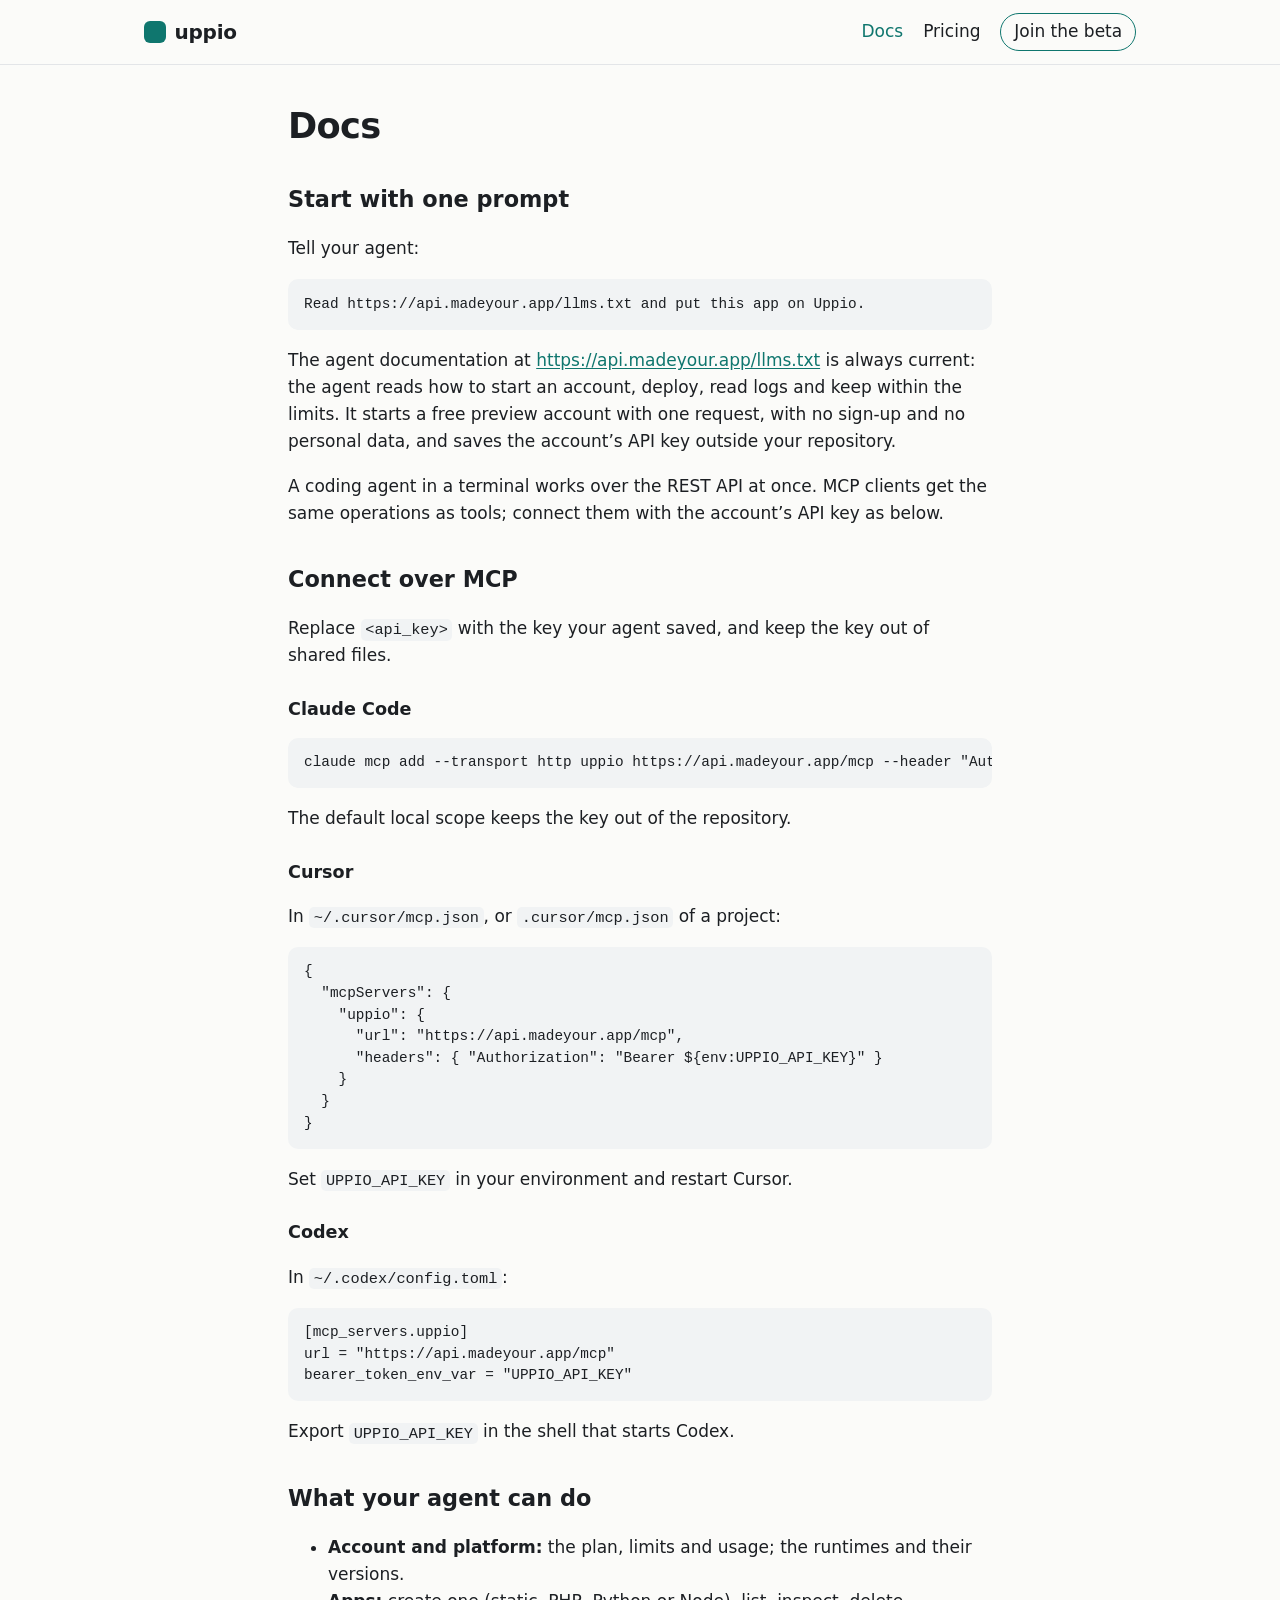
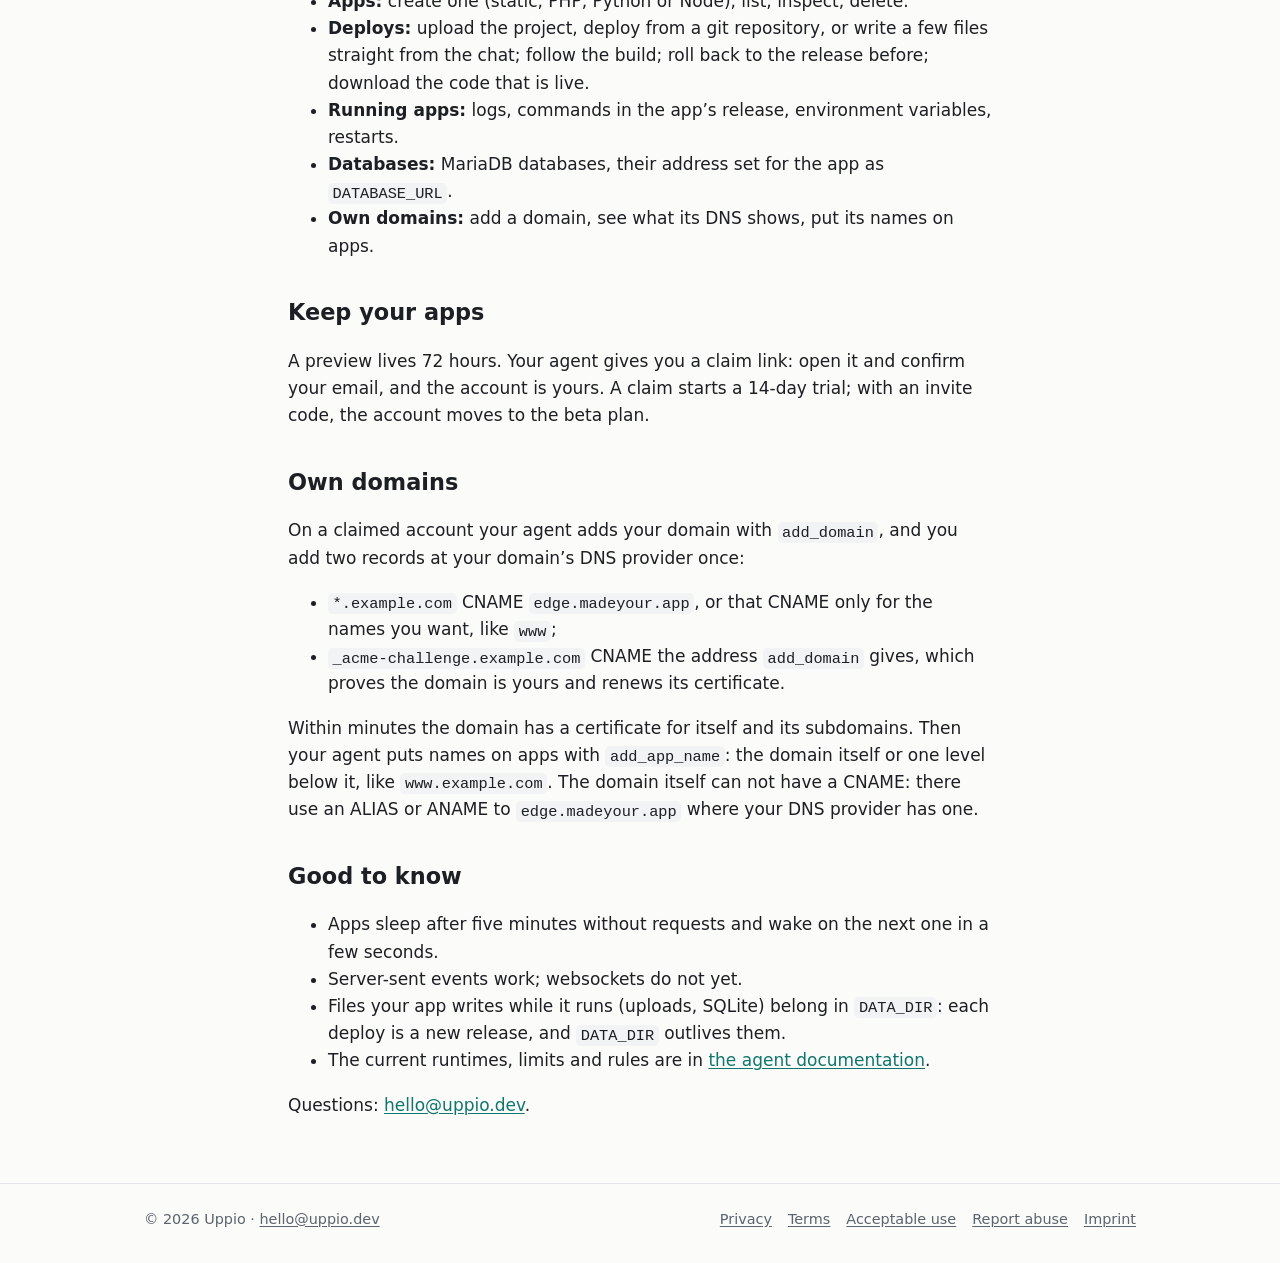
==== docs/index.html @ 19bcfc4a "Publish f0ef90c" ====
<!doctype html><html lang=en><head><meta charset=utf-8><meta name=viewport content="width=device-width,initial-scale=1"><meta http-equiv=Content-Security-Policy content="default-src 'self'; script-src 'self'; style-src 'self'; img-src 'self' data:; connect-src https://api.madeyour.app; base-uri 'none'; form-action 'none'"><meta name=referrer content="strict-origin-when-cross-origin"><meta name=color-scheme content="light dark"><title>Docs · Uppio</title><meta name=description content="How a coding agent puts your app on Uppio, and how to connect it over MCP."><link rel=canonical href=https://uppio.dev/docs/><link rel=icon href=/favicon.svg type=image/svg+xml><link rel=stylesheet href=/css/site.min.52c2d0c8ef8665c7912ec7560f47aa09ff119398e02cc846e52201e18c8df2d7.css integrity="sha256-UsLQyO+GZceRLsdWD0eqCf8Rk5jgLMhG5SIB4YyN8tc="></head><body><a class=skip href=#main>Skip to content</a><header class=site-header><div class="wrap header-row"><a class=wordmark href=/ aria-label="Uppio home"><span class=mark aria-hidden=true></span>uppio</a><nav aria-label=Main><a href=/docs/ aria-current=page>Docs</a>
<a href=/pricing/>Pricing</a>
<a class=nav-cta href=/#beta>Join the beta</a></nav></div></header><main id=main><article class="wrap prose"><h1>Docs</h1><h2 id=start-with-one-prompt>Start with one prompt</h2><p>Tell your agent:</p><div class=highlight><pre tabindex=0 style=color:#f8f8f2;background-color:#272822;-moz-tab-size:4;-o-tab-size:4;tab-size:4;-webkit-text-size-adjust:none><code class=language-text data-lang=text><span style=display:flex><span>Read https://api.madeyour.app/llms.txt and put this app on Uppio.
</span></span></code></pre></div><p>The agent documentation at <a href=https://api.madeyour.app/llms.txt>https://api.madeyour.app/llms.txt</a> is always current: the agent reads how to start an account, deploy, read logs and keep within the limits. It starts a free preview account with one request, with no sign-up and no personal data, and saves the account&rsquo;s API key outside your repository.</p><p>A coding agent in a terminal works over the REST API at once. MCP clients get the same operations as tools; connect them with the account&rsquo;s API key as below.</p><h2 id=connect-over-mcp>Connect over MCP</h2><p>Replace <code>&lt;api_key></code> with the key your agent saved, and keep the key out of shared files.</p><h3 id=claude-code>Claude Code</h3><div class=highlight><pre tabindex=0 style=color:#f8f8f2;background-color:#272822;-moz-tab-size:4;-o-tab-size:4;tab-size:4;-webkit-text-size-adjust:none><code class=language-bash data-lang=bash><span style=display:flex><span>claude mcp add --transport http uppio https://api.madeyour.app/mcp --header <span style=color:#e6db74>&#34;Authorization: Bearer &lt;api_key&gt;&#34;</span>
</span></span></code></pre></div><p>The default local scope keeps the key out of the repository.</p><h3 id=cursor>Cursor</h3><p>In <code>~/.cursor/mcp.json</code>, or <code>.cursor/mcp.json</code> of a project:</p><div class=highlight><pre tabindex=0 style=color:#f8f8f2;background-color:#272822;-moz-tab-size:4;-o-tab-size:4;tab-size:4;-webkit-text-size-adjust:none><code class=language-json data-lang=json><span style=display:flex><span>{
</span></span><span style=display:flex><span>  <span style=color:#f92672>&#34;mcpServers&#34;</span>: {
</span></span><span style=display:flex><span>    <span style=color:#f92672>&#34;uppio&#34;</span>: {
</span></span><span style=display:flex><span>      <span style=color:#f92672>&#34;url&#34;</span>: <span style=color:#e6db74>&#34;https://api.madeyour.app/mcp&#34;</span>,
</span></span><span style=display:flex><span>      <span style=color:#f92672>&#34;headers&#34;</span>: { <span style=color:#f92672>&#34;Authorization&#34;</span>: <span style=color:#e6db74>&#34;Bearer ${env:UPPIO_API_KEY}&#34;</span> }
</span></span><span style=display:flex><span>    }
</span></span><span style=display:flex><span>  }
</span></span><span style=display:flex><span>}
</span></span></code></pre></div><p>Set <code>UPPIO_API_KEY</code> in your environment and restart Cursor.</p><h3 id=codex>Codex</h3><p>In <code>~/.codex/config.toml</code>:</p><div class=highlight><pre tabindex=0 style=color:#f8f8f2;background-color:#272822;-moz-tab-size:4;-o-tab-size:4;tab-size:4;-webkit-text-size-adjust:none><code class=language-toml data-lang=toml><span style=display:flex><span>[<span style=color:#a6e22e>mcp_servers</span>.<span style=color:#a6e22e>uppio</span>]
</span></span><span style=display:flex><span><span style=color:#a6e22e>url</span> = <span style=color:#e6db74>&#34;https://api.madeyour.app/mcp&#34;</span>
</span></span><span style=display:flex><span><span style=color:#a6e22e>bearer_token_env_var</span> = <span style=color:#e6db74>&#34;UPPIO_API_KEY&#34;</span>
</span></span></code></pre></div><p>Export <code>UPPIO_API_KEY</code> in the shell that starts Codex.</p><h2 id=what-your-agent-can-do>What your agent can do</h2><ul><li><strong>Account and platform:</strong> the plan, limits and usage; the runtimes and their versions.</li><li><strong>Apps:</strong> create one (static, PHP, Python or Node), list, inspect, delete.</li><li><strong>Deploys:</strong> upload the project, deploy from a git repository, or write a few files straight from the chat; follow the build; roll back to the release before; download the code that is live.</li><li><strong>Running apps:</strong> logs, commands in the app&rsquo;s release, environment variables, restarts.</li><li><strong>Databases:</strong> MariaDB databases, their address set for the app as <code>DATABASE_URL</code>.</li><li><strong>Own domains:</strong> add a domain, see what its DNS shows, put its names on apps.</li></ul><h2 id=keep-your-apps>Keep your apps</h2><p>A preview lives 72 hours. Your agent gives you a claim link: open it and confirm your email, and the account is yours. A claim starts a 14-day trial; with an invite code, the account moves to the beta plan.</p><h2 id=own-domains>Own domains</h2><p>On a claimed account your agent adds your domain with <code>add_domain</code>, and you add two records at your domain&rsquo;s DNS provider once:</p><ul><li><code>*.example.com</code> CNAME <code>edge.madeyour.app</code>, or that CNAME only for the names you want, like <code>www</code>;</li><li><code>_acme-challenge.example.com</code> CNAME the address <code>add_domain</code> gives, which proves the domain is yours and renews its certificate.</li></ul><p>Within minutes the domain has a certificate for itself and its subdomains. Then your agent puts names on apps with <code>add_app_name</code>: the domain itself or one level below it, like <code>www.example.com</code>. The domain itself can not have a CNAME: there use an ALIAS or ANAME to <code>edge.madeyour.app</code> where your DNS provider has one.</p><h2 id=good-to-know>Good to know</h2><ul><li>Apps sleep after five minutes without requests and wake on the next one in a few seconds.</li><li>Server-sent events work; websockets do not yet.</li><li>Files your app writes while it runs (uploads, SQLite) belong in <code>DATA_DIR</code>: each deploy is a new release, and <code>DATA_DIR</code> outlives them.</li><li>The current runtimes, limits and rules are in <a href=https://api.madeyour.app/llms.txt>the agent documentation</a>.</li></ul><p>Questions: <a href=mailto:hello@uppio.dev>hello@uppio.dev</a>.</p></article></main><footer class=site-footer><div class="wrap footer-row"><p>© 2026 Uppio · <a href=mailto:hello@uppio.dev>hello@uppio.dev</a></p><nav aria-label=Legal><a href=/legal/privacy/>Privacy</a>
<a href=/legal/terms/>Terms</a>
<a href=/legal/acceptable-use/>Acceptable use</a>
<a href=/legal/notices/>Report abuse</a>
<a href=/legal/imprint/>Imprint</a></nav></div></footer></body></html>
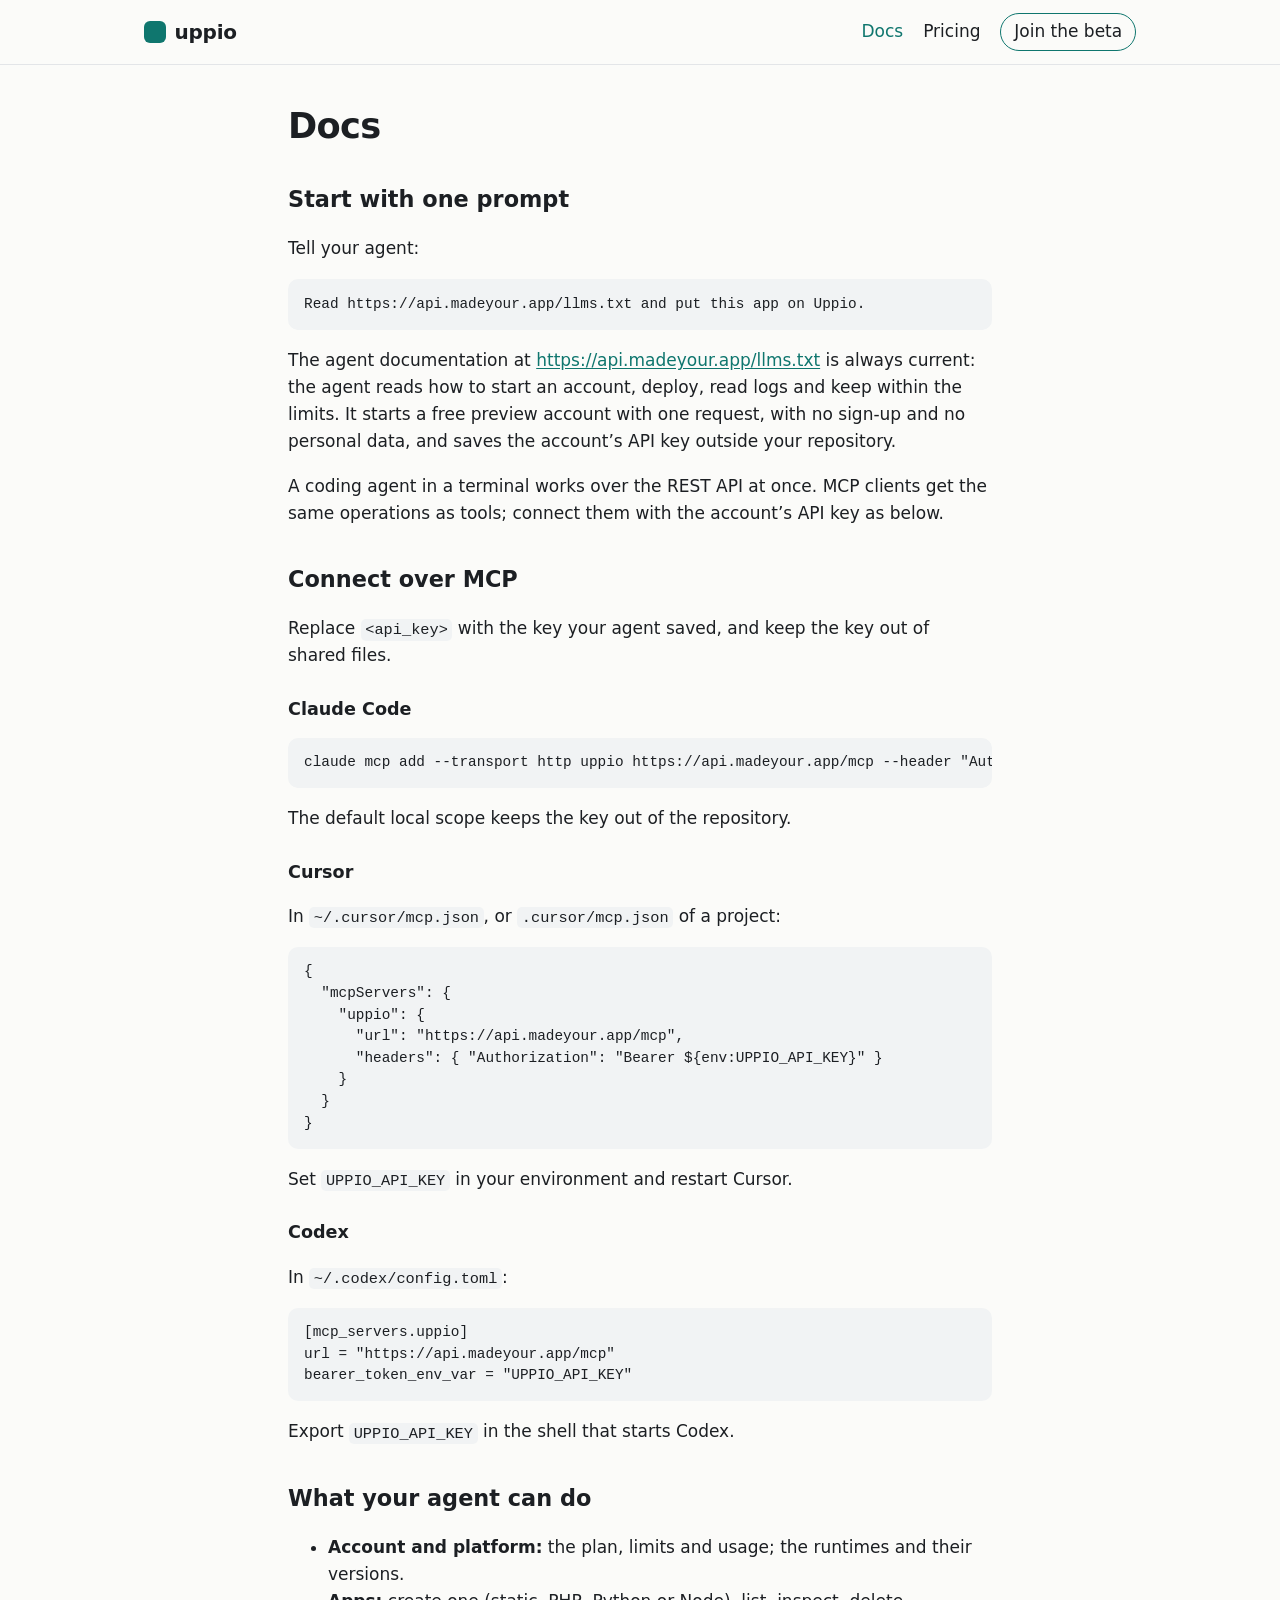
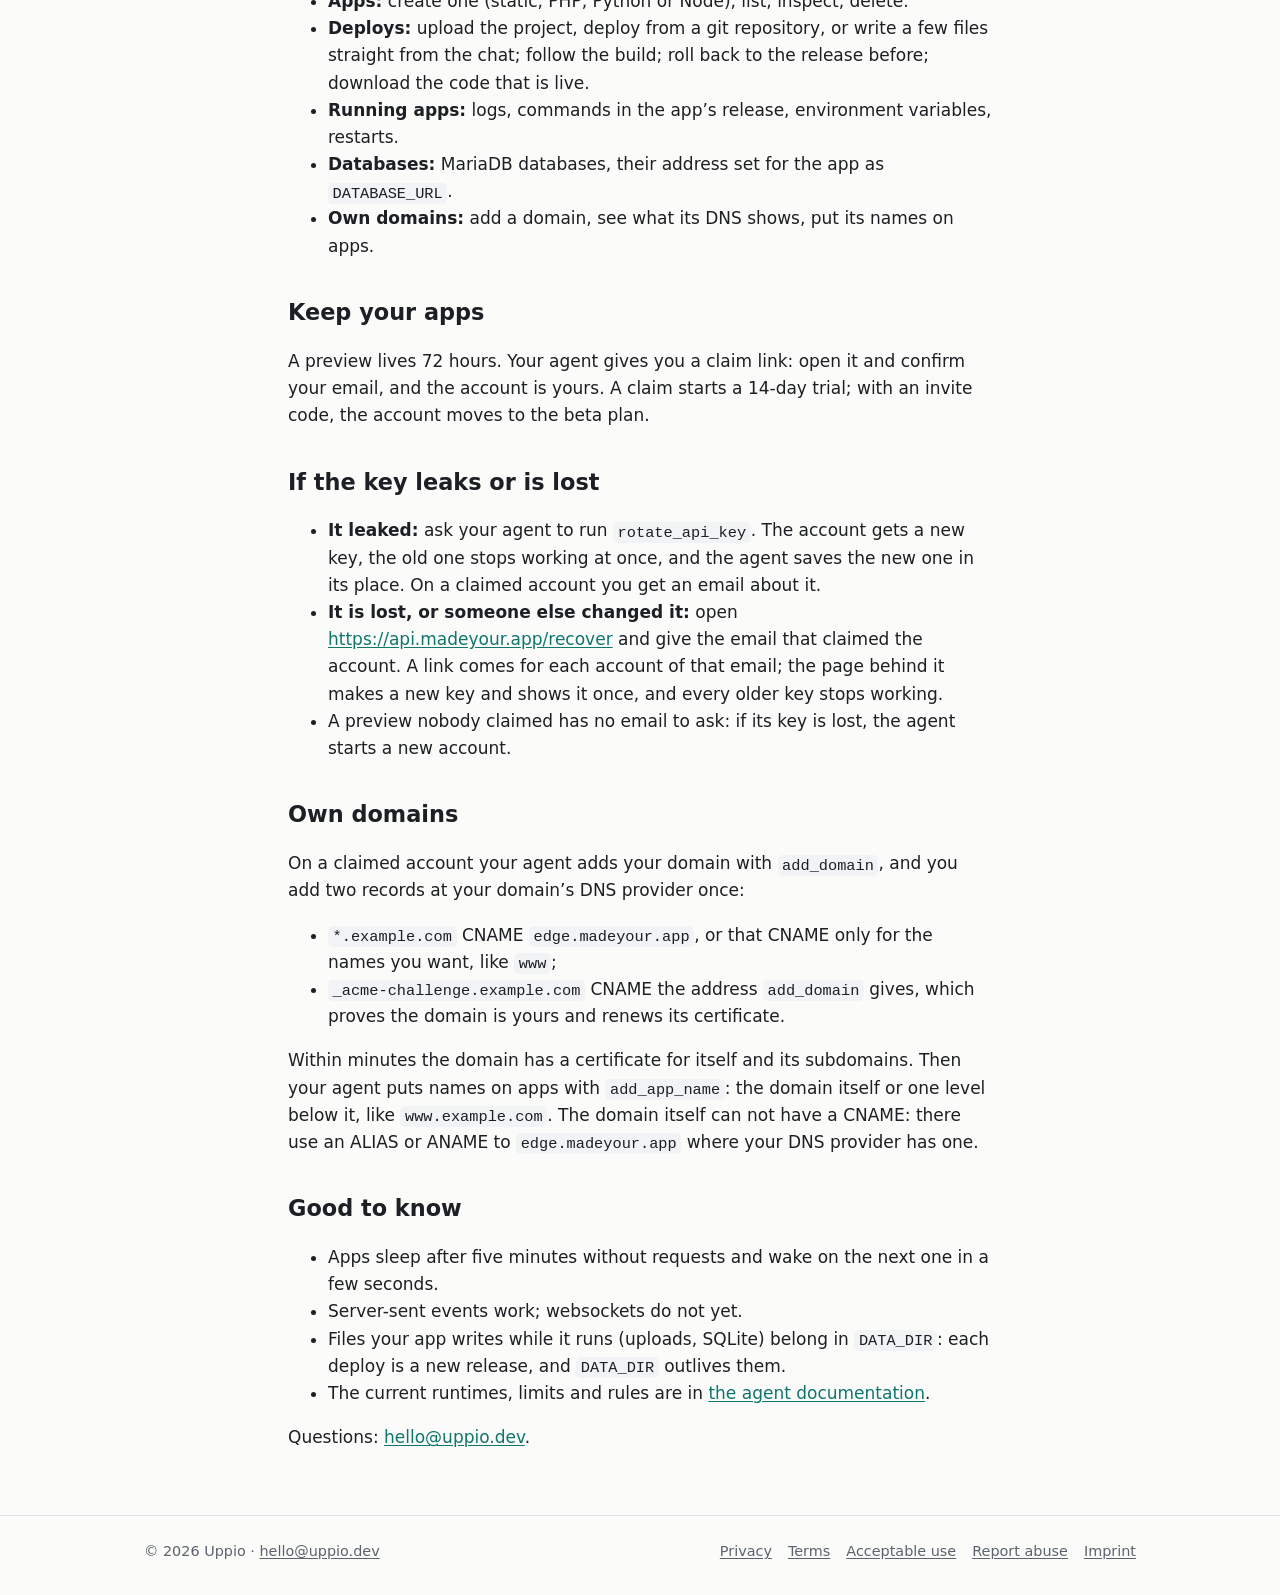
==== commit f40016d5: "Publish 049c8a7" ====
--- a/docs/index.html
+++ b/docs/index.html
@@ -13,7 +13,7 @@
 </span></span></code></pre></div><p>Set <code>UPPIO_API_KEY</code> in your environment and restart Cursor.</p><h3 id=codex>Codex</h3><p>In <code>~/.codex/config.toml</code>:</p><div class=highlight><pre tabindex=0 style=color:#f8f8f2;background-color:#272822;-moz-tab-size:4;-o-tab-size:4;tab-size:4;-webkit-text-size-adjust:none><code class=language-toml data-lang=toml><span style=display:flex><span>[<span style=color:#a6e22e>mcp_servers</span>.<span style=color:#a6e22e>uppio</span>]
 </span></span><span style=display:flex><span><span style=color:#a6e22e>url</span> = <span style=color:#e6db74>&#34;https://api.madeyour.app/mcp&#34;</span>
 </span></span><span style=display:flex><span><span style=color:#a6e22e>bearer_token_env_var</span> = <span style=color:#e6db74>&#34;UPPIO_API_KEY&#34;</span>
-</span></span></code></pre></div><p>Export <code>UPPIO_API_KEY</code> in the shell that starts Codex.</p><h2 id=what-your-agent-can-do>What your agent can do</h2><ul><li><strong>Account and platform:</strong> the plan, limits and usage; the runtimes and their versions.</li><li><strong>Apps:</strong> create one (static, PHP, Python or Node), list, inspect, delete.</li><li><strong>Deploys:</strong> upload the project, deploy from a git repository, or write a few files straight from the chat; follow the build; roll back to the release before; download the code that is live.</li><li><strong>Running apps:</strong> logs, commands in the app&rsquo;s release, environment variables, restarts.</li><li><strong>Databases:</strong> MariaDB databases, their address set for the app as <code>DATABASE_URL</code>.</li><li><strong>Own domains:</strong> add a domain, see what its DNS shows, put its names on apps.</li></ul><h2 id=keep-your-apps>Keep your apps</h2><p>A preview lives 72 hours. Your agent gives you a claim link: open it and confirm your email, and the account is yours. A claim starts a 14-day trial; with an invite code, the account moves to the beta plan.</p><h2 id=own-domains>Own domains</h2><p>On a claimed account your agent adds your domain with <code>add_domain</code>, and you add two records at your domain&rsquo;s DNS provider once:</p><ul><li><code>*.example.com</code> CNAME <code>edge.madeyour.app</code>, or that CNAME only for the names you want, like <code>www</code>;</li><li><code>_acme-challenge.example.com</code> CNAME the address <code>add_domain</code> gives, which proves the domain is yours and renews its certificate.</li></ul><p>Within minutes the domain has a certificate for itself and its subdomains. Then your agent puts names on apps with <code>add_app_name</code>: the domain itself or one level below it, like <code>www.example.com</code>. The domain itself can not have a CNAME: there use an ALIAS or ANAME to <code>edge.madeyour.app</code> where your DNS provider has one.</p><h2 id=good-to-know>Good to know</h2><ul><li>Apps sleep after five minutes without requests and wake on the next one in a few seconds.</li><li>Server-sent events work; websockets do not yet.</li><li>Files your app writes while it runs (uploads, SQLite) belong in <code>DATA_DIR</code>: each deploy is a new release, and <code>DATA_DIR</code> outlives them.</li><li>The current runtimes, limits and rules are in <a href=https://api.madeyour.app/llms.txt>the agent documentation</a>.</li></ul><p>Questions: <a href=mailto:hello@uppio.dev>hello@uppio.dev</a>.</p></article></main><footer class=site-footer><div class="wrap footer-row"><p>© 2026 Uppio · <a href=mailto:hello@uppio.dev>hello@uppio.dev</a></p><nav aria-label=Legal><a href=/legal/privacy/>Privacy</a>
+</span></span></code></pre></div><p>Export <code>UPPIO_API_KEY</code> in the shell that starts Codex.</p><h2 id=what-your-agent-can-do>What your agent can do</h2><ul><li><strong>Account and platform:</strong> the plan, limits and usage; the runtimes and their versions.</li><li><strong>Apps:</strong> create one (static, PHP, Python or Node), list, inspect, delete.</li><li><strong>Deploys:</strong> upload the project, deploy from a git repository, or write a few files straight from the chat; follow the build; roll back to the release before; download the code that is live.</li><li><strong>Running apps:</strong> logs, commands in the app&rsquo;s release, environment variables, restarts.</li><li><strong>Databases:</strong> MariaDB databases, their address set for the app as <code>DATABASE_URL</code>.</li><li><strong>Own domains:</strong> add a domain, see what its DNS shows, put its names on apps.</li></ul><h2 id=keep-your-apps>Keep your apps</h2><p>A preview lives 72 hours. Your agent gives you a claim link: open it and confirm your email, and the account is yours. A claim starts a 14-day trial; with an invite code, the account moves to the beta plan.</p><h2 id=if-the-key-leaks-or-is-lost>If the key leaks or is lost</h2><ul><li><strong>It leaked:</strong> ask your agent to run <code>rotate_api_key</code>. The account gets a new key, the old one stops working at once, and the agent saves the new one in its place. On a claimed account you get an email about it.</li><li><strong>It is lost, or someone else changed it:</strong> open <a href=https://api.madeyour.app/recover>https://api.madeyour.app/recover</a> and give the email that claimed the account. A link comes for each account of that email; the page behind it makes a new key and shows it once, and every older key stops working.</li><li>A preview nobody claimed has no email to ask: if its key is lost, the agent starts a new account.</li></ul><h2 id=own-domains>Own domains</h2><p>On a claimed account your agent adds your domain with <code>add_domain</code>, and you add two records at your domain&rsquo;s DNS provider once:</p><ul><li><code>*.example.com</code> CNAME <code>edge.madeyour.app</code>, or that CNAME only for the names you want, like <code>www</code>;</li><li><code>_acme-challenge.example.com</code> CNAME the address <code>add_domain</code> gives, which proves the domain is yours and renews its certificate.</li></ul><p>Within minutes the domain has a certificate for itself and its subdomains. Then your agent puts names on apps with <code>add_app_name</code>: the domain itself or one level below it, like <code>www.example.com</code>. The domain itself can not have a CNAME: there use an ALIAS or ANAME to <code>edge.madeyour.app</code> where your DNS provider has one.</p><h2 id=good-to-know>Good to know</h2><ul><li>Apps sleep after five minutes without requests and wake on the next one in a few seconds.</li><li>Server-sent events work; websockets do not yet.</li><li>Files your app writes while it runs (uploads, SQLite) belong in <code>DATA_DIR</code>: each deploy is a new release, and <code>DATA_DIR</code> outlives them.</li><li>The current runtimes, limits and rules are in <a href=https://api.madeyour.app/llms.txt>the agent documentation</a>.</li></ul><p>Questions: <a href=mailto:hello@uppio.dev>hello@uppio.dev</a>.</p></article></main><footer class=site-footer><div class="wrap footer-row"><p>© 2026 Uppio · <a href=mailto:hello@uppio.dev>hello@uppio.dev</a></p><nav aria-label=Legal><a href=/legal/privacy/>Privacy</a>
 <a href=/legal/terms/>Terms</a>
 <a href=/legal/acceptable-use/>Acceptable use</a>
 <a href=/legal/notices/>Report abuse</a>
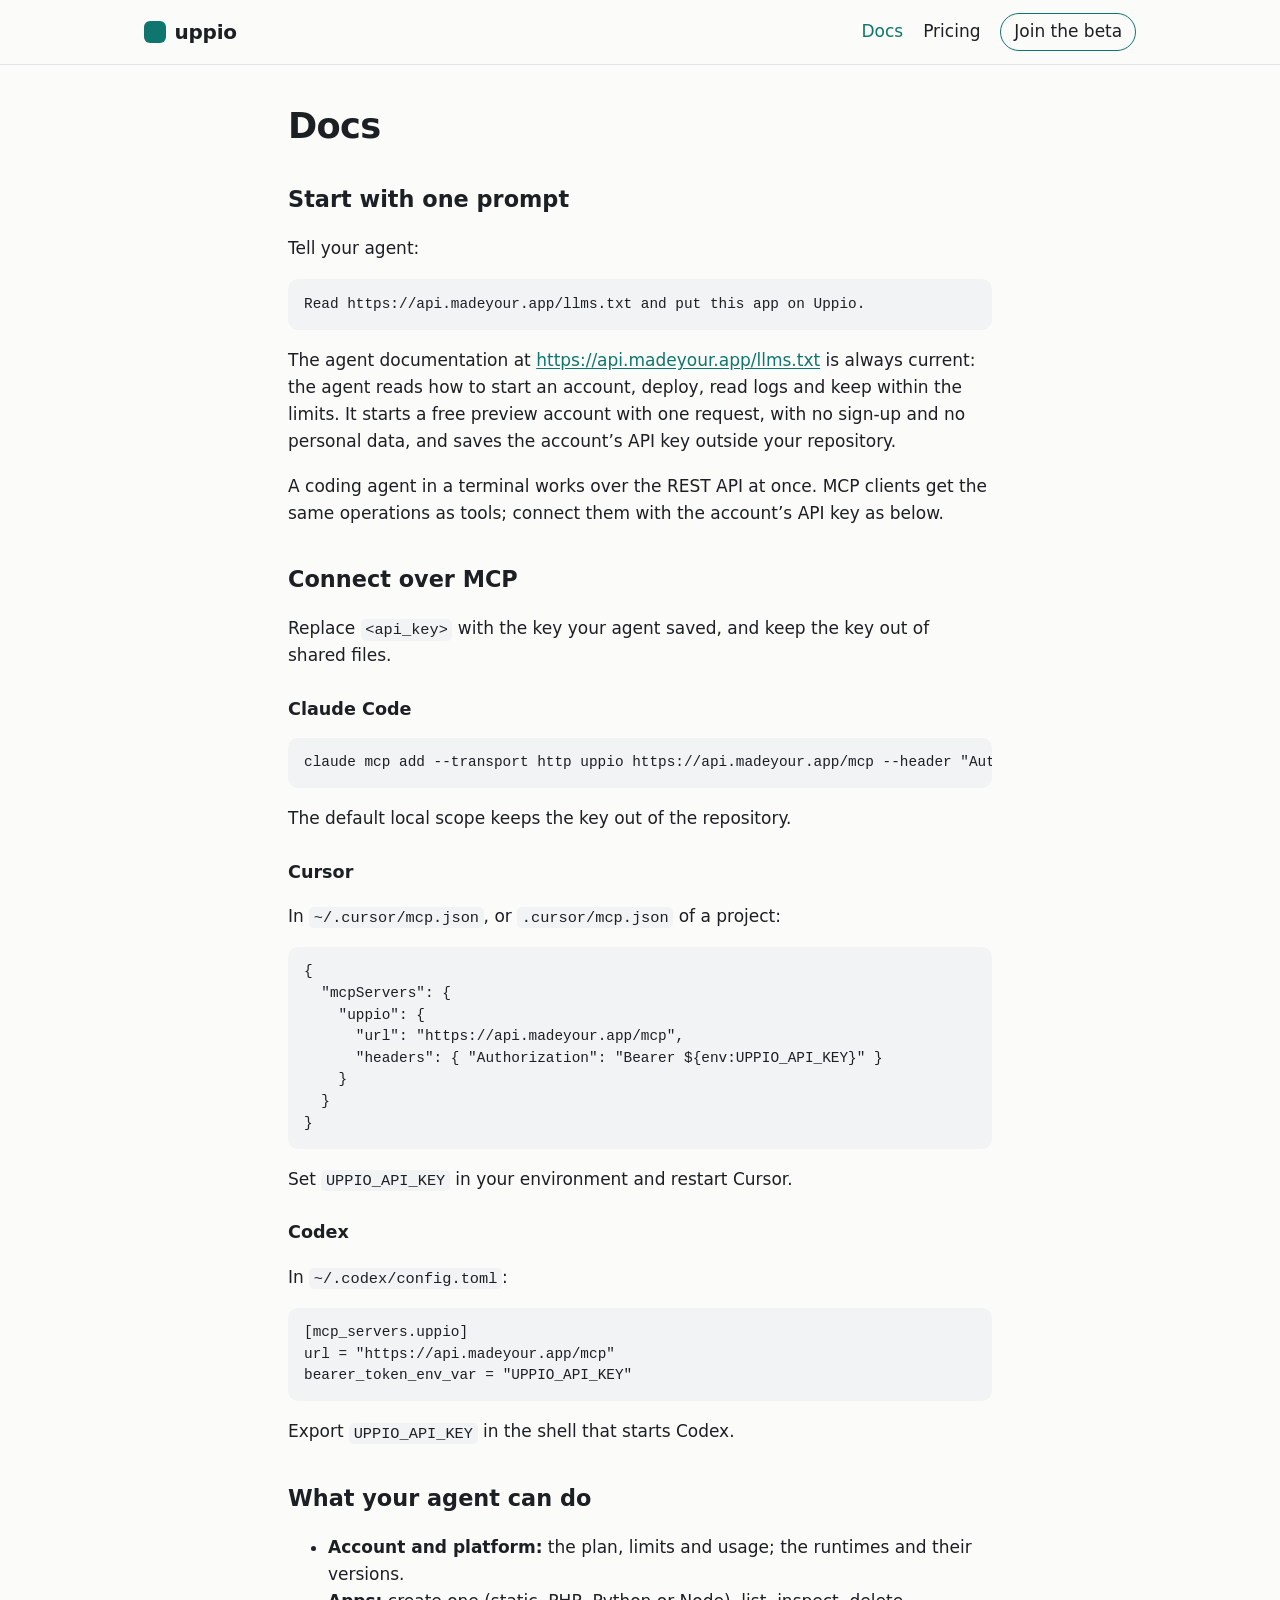
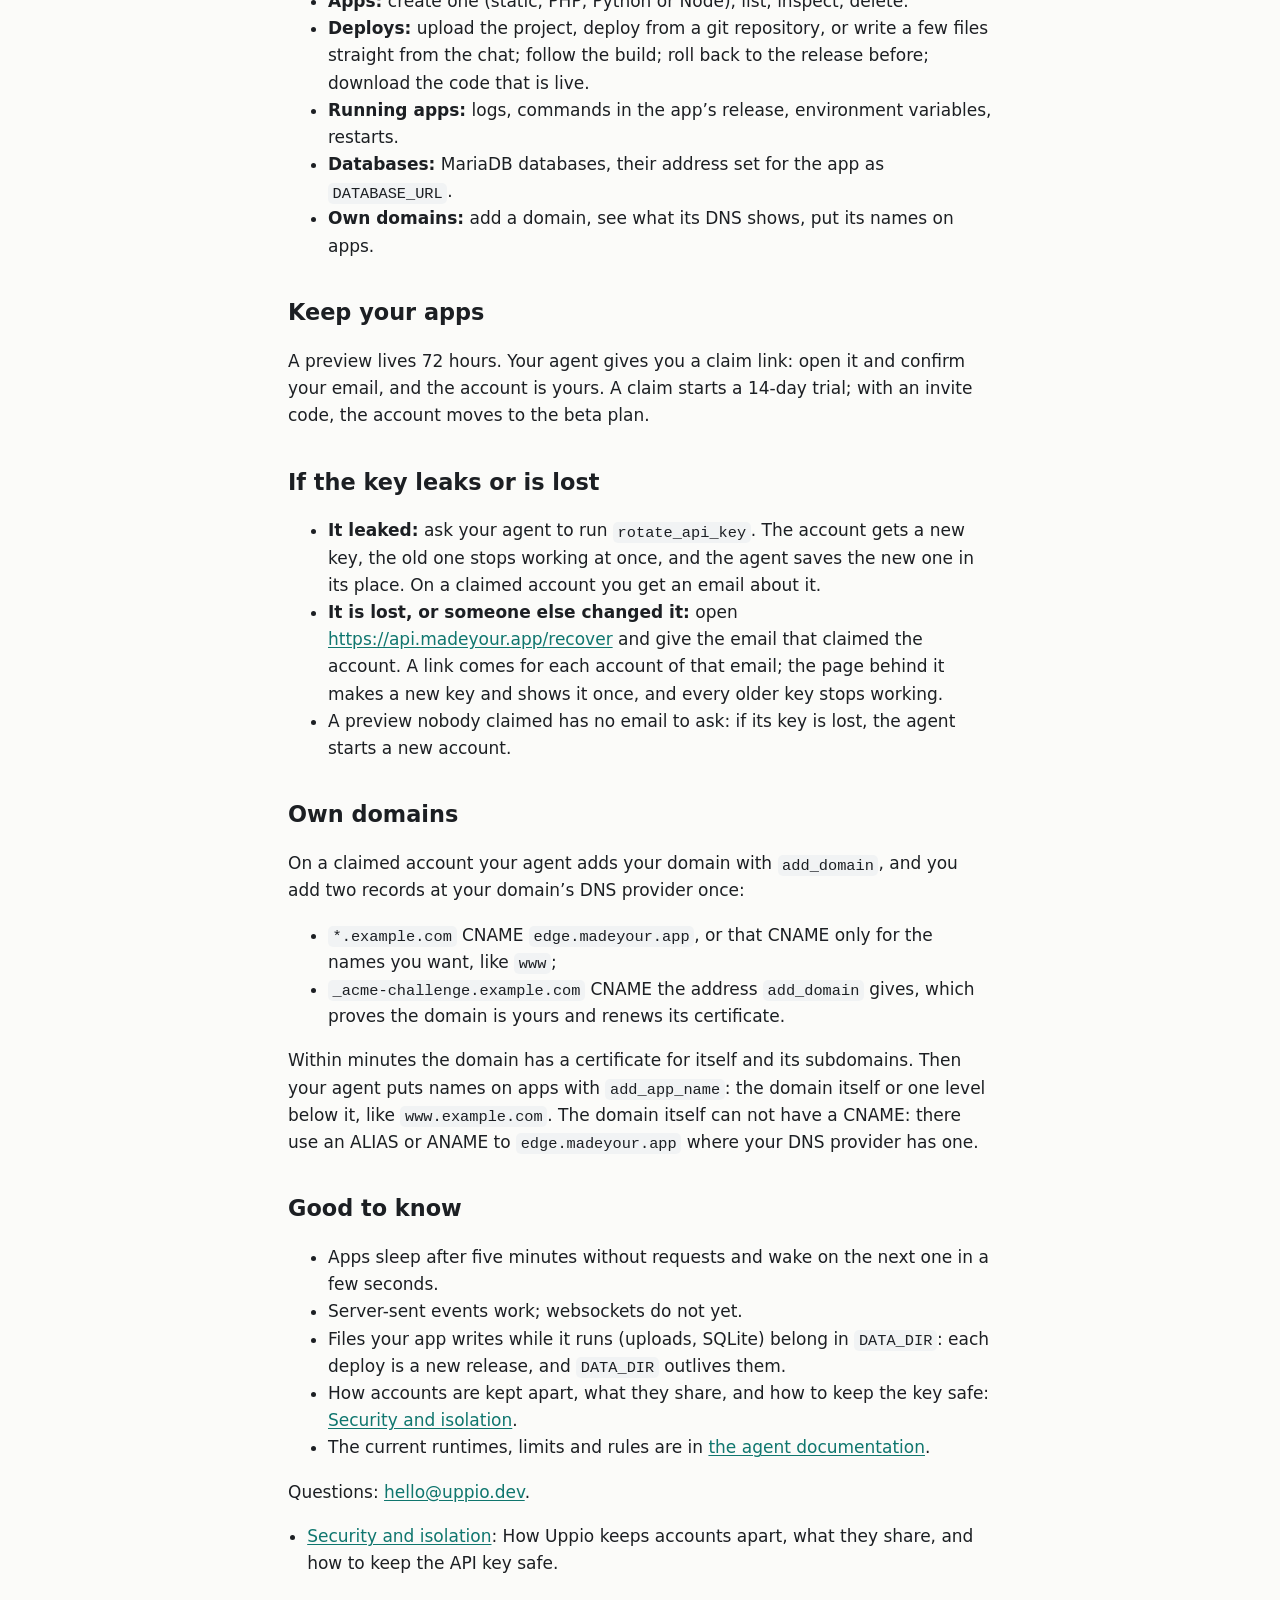
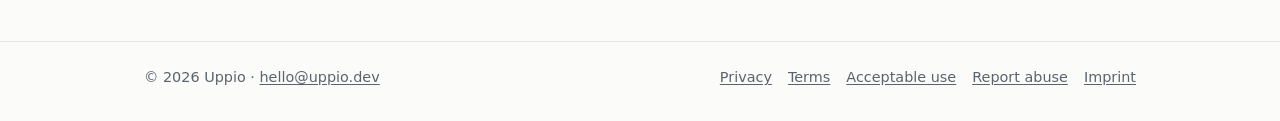
==== commit bdbb8e9e: "Publish 37cd8ac" ====
--- a/docs/index.html
+++ b/docs/index.html
@@ -13,7 +13,7 @@
 </span></span></code></pre></div><p>Set <code>UPPIO_API_KEY</code> in your environment and restart Cursor.</p><h3 id=codex>Codex</h3><p>In <code>~/.codex/config.toml</code>:</p><div class=highlight><pre tabindex=0 style=color:#f8f8f2;background-color:#272822;-moz-tab-size:4;-o-tab-size:4;tab-size:4;-webkit-text-size-adjust:none><code class=language-toml data-lang=toml><span style=display:flex><span>[<span style=color:#a6e22e>mcp_servers</span>.<span style=color:#a6e22e>uppio</span>]
 </span></span><span style=display:flex><span><span style=color:#a6e22e>url</span> = <span style=color:#e6db74>&#34;https://api.madeyour.app/mcp&#34;</span>
 </span></span><span style=display:flex><span><span style=color:#a6e22e>bearer_token_env_var</span> = <span style=color:#e6db74>&#34;UPPIO_API_KEY&#34;</span>
-</span></span></code></pre></div><p>Export <code>UPPIO_API_KEY</code> in the shell that starts Codex.</p><h2 id=what-your-agent-can-do>What your agent can do</h2><ul><li><strong>Account and platform:</strong> the plan, limits and usage; the runtimes and their versions.</li><li><strong>Apps:</strong> create one (static, PHP, Python or Node), list, inspect, delete.</li><li><strong>Deploys:</strong> upload the project, deploy from a git repository, or write a few files straight from the chat; follow the build; roll back to the release before; download the code that is live.</li><li><strong>Running apps:</strong> logs, commands in the app&rsquo;s release, environment variables, restarts.</li><li><strong>Databases:</strong> MariaDB databases, their address set for the app as <code>DATABASE_URL</code>.</li><li><strong>Own domains:</strong> add a domain, see what its DNS shows, put its names on apps.</li></ul><h2 id=keep-your-apps>Keep your apps</h2><p>A preview lives 72 hours. Your agent gives you a claim link: open it and confirm your email, and the account is yours. A claim starts a 14-day trial; with an invite code, the account moves to the beta plan.</p><h2 id=if-the-key-leaks-or-is-lost>If the key leaks or is lost</h2><ul><li><strong>It leaked:</strong> ask your agent to run <code>rotate_api_key</code>. The account gets a new key, the old one stops working at once, and the agent saves the new one in its place. On a claimed account you get an email about it.</li><li><strong>It is lost, or someone else changed it:</strong> open <a href=https://api.madeyour.app/recover>https://api.madeyour.app/recover</a> and give the email that claimed the account. A link comes for each account of that email; the page behind it makes a new key and shows it once, and every older key stops working.</li><li>A preview nobody claimed has no email to ask: if its key is lost, the agent starts a new account.</li></ul><h2 id=own-domains>Own domains</h2><p>On a claimed account your agent adds your domain with <code>add_domain</code>, and you add two records at your domain&rsquo;s DNS provider once:</p><ul><li><code>*.example.com</code> CNAME <code>edge.madeyour.app</code>, or that CNAME only for the names you want, like <code>www</code>;</li><li><code>_acme-challenge.example.com</code> CNAME the address <code>add_domain</code> gives, which proves the domain is yours and renews its certificate.</li></ul><p>Within minutes the domain has a certificate for itself and its subdomains. Then your agent puts names on apps with <code>add_app_name</code>: the domain itself or one level below it, like <code>www.example.com</code>. The domain itself can not have a CNAME: there use an ALIAS or ANAME to <code>edge.madeyour.app</code> where your DNS provider has one.</p><h2 id=good-to-know>Good to know</h2><ul><li>Apps sleep after five minutes without requests and wake on the next one in a few seconds.</li><li>Server-sent events work; websockets do not yet.</li><li>Files your app writes while it runs (uploads, SQLite) belong in <code>DATA_DIR</code>: each deploy is a new release, and <code>DATA_DIR</code> outlives them.</li><li>The current runtimes, limits and rules are in <a href=https://api.madeyour.app/llms.txt>the agent documentation</a>.</li></ul><p>Questions: <a href=mailto:hello@uppio.dev>hello@uppio.dev</a>.</p></article></main><footer class=site-footer><div class="wrap footer-row"><p>© 2026 Uppio · <a href=mailto:hello@uppio.dev>hello@uppio.dev</a></p><nav aria-label=Legal><a href=/legal/privacy/>Privacy</a>
+</span></span></code></pre></div><p>Export <code>UPPIO_API_KEY</code> in the shell that starts Codex.</p><h2 id=what-your-agent-can-do>What your agent can do</h2><ul><li><strong>Account and platform:</strong> the plan, limits and usage; the runtimes and their versions.</li><li><strong>Apps:</strong> create one (static, PHP, Python or Node), list, inspect, delete.</li><li><strong>Deploys:</strong> upload the project, deploy from a git repository, or write a few files straight from the chat; follow the build; roll back to the release before; download the code that is live.</li><li><strong>Running apps:</strong> logs, commands in the app&rsquo;s release, environment variables, restarts.</li><li><strong>Databases:</strong> MariaDB databases, their address set for the app as <code>DATABASE_URL</code>.</li><li><strong>Own domains:</strong> add a domain, see what its DNS shows, put its names on apps.</li></ul><h2 id=keep-your-apps>Keep your apps</h2><p>A preview lives 72 hours. Your agent gives you a claim link: open it and confirm your email, and the account is yours. A claim starts a 14-day trial; with an invite code, the account moves to the beta plan.</p><h2 id=if-the-key-leaks-or-is-lost>If the key leaks or is lost</h2><ul><li><strong>It leaked:</strong> ask your agent to run <code>rotate_api_key</code>. The account gets a new key, the old one stops working at once, and the agent saves the new one in its place. On a claimed account you get an email about it.</li><li><strong>It is lost, or someone else changed it:</strong> open <a href=https://api.madeyour.app/recover>https://api.madeyour.app/recover</a> and give the email that claimed the account. A link comes for each account of that email; the page behind it makes a new key and shows it once, and every older key stops working.</li><li>A preview nobody claimed has no email to ask: if its key is lost, the agent starts a new account.</li></ul><h2 id=own-domains>Own domains</h2><p>On a claimed account your agent adds your domain with <code>add_domain</code>, and you add two records at your domain&rsquo;s DNS provider once:</p><ul><li><code>*.example.com</code> CNAME <code>edge.madeyour.app</code>, or that CNAME only for the names you want, like <code>www</code>;</li><li><code>_acme-challenge.example.com</code> CNAME the address <code>add_domain</code> gives, which proves the domain is yours and renews its certificate.</li></ul><p>Within minutes the domain has a certificate for itself and its subdomains. Then your agent puts names on apps with <code>add_app_name</code>: the domain itself or one level below it, like <code>www.example.com</code>. The domain itself can not have a CNAME: there use an ALIAS or ANAME to <code>edge.madeyour.app</code> where your DNS provider has one.</p><h2 id=good-to-know>Good to know</h2><ul><li>Apps sleep after five minutes without requests and wake on the next one in a few seconds.</li><li>Server-sent events work; websockets do not yet.</li><li>Files your app writes while it runs (uploads, SQLite) belong in <code>DATA_DIR</code>: each deploy is a new release, and <code>DATA_DIR</code> outlives them.</li><li>How accounts are kept apart, what they share, and how to keep the key safe: <a href=security/>Security and isolation</a>.</li><li>The current runtimes, limits and rules are in <a href=https://api.madeyour.app/llms.txt>the agent documentation</a>.</li></ul><p>Questions: <a href=mailto:hello@uppio.dev>hello@uppio.dev</a>.</p><ul class=page-list><li><a href=/docs/security/>Security and isolation</a>: How Uppio keeps accounts apart, what they share, and how to keep the API key safe.</li></ul></article></main><footer class=site-footer><div class="wrap footer-row"><p>© 2026 Uppio · <a href=mailto:hello@uppio.dev>hello@uppio.dev</a></p><nav aria-label=Legal><a href=/legal/privacy/>Privacy</a>
 <a href=/legal/terms/>Terms</a>
 <a href=/legal/acceptable-use/>Acceptable use</a>
 <a href=/legal/notices/>Report abuse</a>
